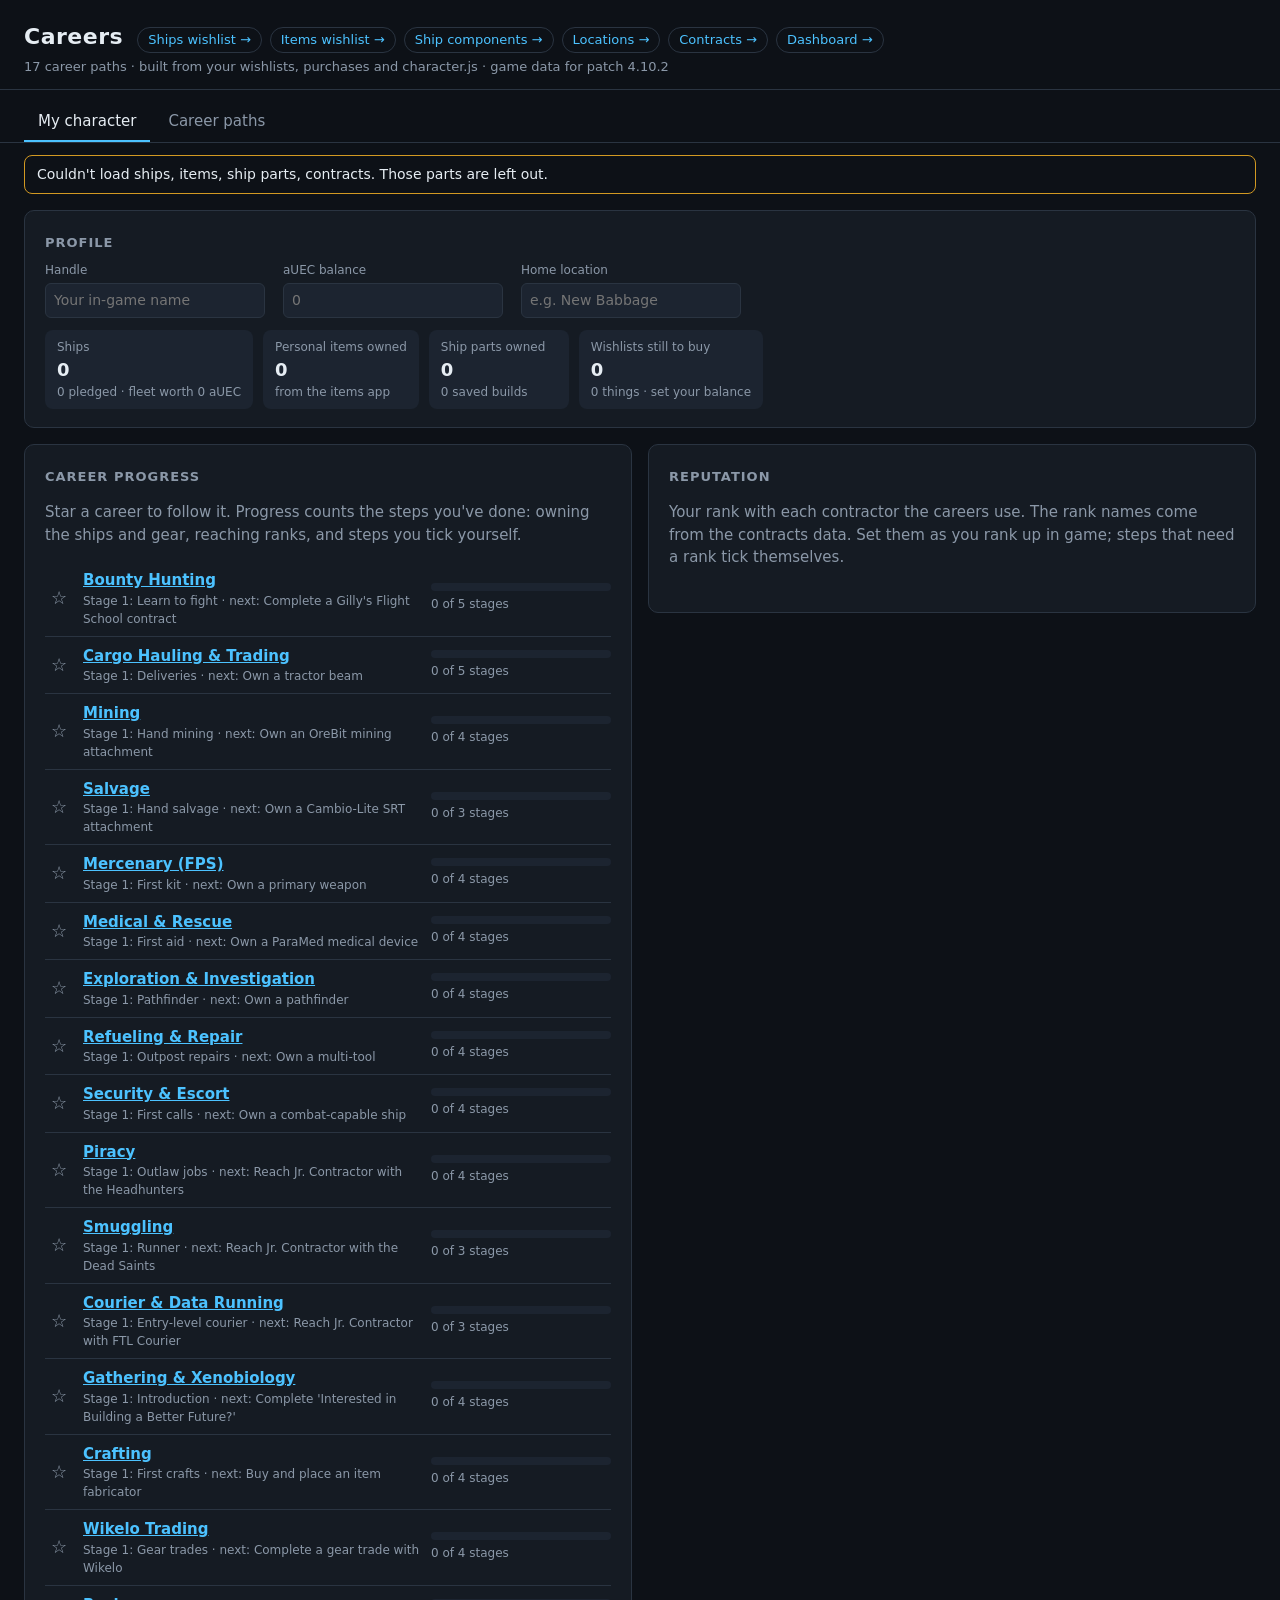
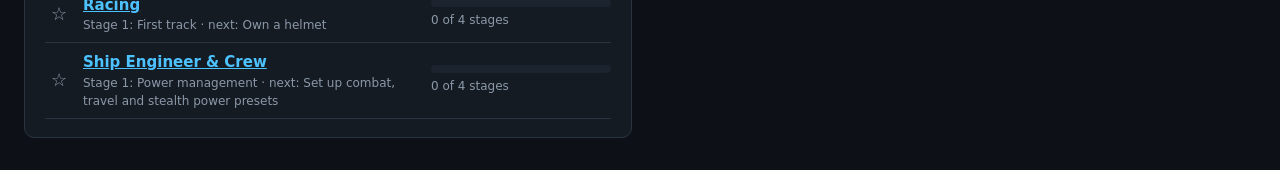
==== index.html @ 54bdcb19 "Deploy star-citizen-notes@2d814df" ====
<!doctype html>
<html lang="en">
<head>
  <meta charset="utf-8">
  <meta name="viewport" content="width=device-width, initial-scale=1">
  <title>Careers</title>
  <link rel="stylesheet" href="styles.css">
</head>
<body>
  <header class="top">
    <div>
      <div class="title-row">
        <h1>Careers</h1>
        <nav class="site-links" id="siteLinks" aria-label="Other sites"></nav>
      </div>
      <p class="meta" id="meta">Loading…</p>
    </div>
  </header>

  <div class="pending" id="pending" hidden></div>
  <nav class="scope" id="scope" aria-label="View"></nav>
  <div class="missing" id="missing" hidden></div>
  <main class="dash-view" id="view"><p class="muted">Loading the other apps' data…</p></main>

  <script src="site.js"></script>
  <script src="careers.data.js"></script>
  <script src="character.js"></script>
  <script src="common.js"></script>
  <script src="app.js"></script>
</body>
</html>
---- styles.css ----
:root {
  --bg: #0d1117;
  --panel: #151b23;
  --panel-2: #1c2430;
  --border: #2a3441;
  --text: #e6edf3;
  --muted: #8b98a8;
  --accent: #4cc2ff;
  --buy: #3fb950;
  --pledge: #d29922;
  --none: #8b98a8;
  --utility: #4cc2ff;
  --combat: #f85149;
  --racing: #bc8cff;
  --other: #8b98a8;
  --star: #f2cc60;
  color-scheme: dark;
}

* { box-sizing: border-box; }

body {
  margin: 0;
  background: var(--bg);
  color: var(--text);
  font: 15px/1.5 system-ui, -apple-system, "Segoe UI", Roboto, sans-serif;
}

a { color: var(--accent); }

.top {
  display: flex;
  justify-content: space-between;
  align-items: flex-end;
  gap: 16px;
  flex-wrap: wrap;
  padding: 20px 24px 12px;
  border-bottom: 1px solid var(--border);
}
.top h1 { margin: 0; font-size: 22px; letter-spacing: 0.5px; }
.title-row { display: flex; align-items: baseline; gap: 14px; flex-wrap: wrap; }
.site-links { display: flex; flex-wrap: wrap; gap: 8px; }
.site-links a { font-size: 13px; text-decoration: none; border: 1px solid var(--border); border-radius: 999px; padding: 2px 10px; }
.site-links a:hover { border-color: var(--accent); }
.meta { margin: 4px 0 0; color: var(--muted); font-size: 13px; }
.total { text-align: right; }
.total span { display: block; color: var(--muted); font-size: 12px; }
.total strong { font-size: 20px; font-variant-numeric: tabular-nums; }

.toolbar {
  display: flex;
  flex-wrap: wrap;
  gap: 10px;
  align-items: center;
  padding: 12px 24px;
}
.toolbar input, .toolbar select {
  background: var(--panel);
  color: var(--text);
  border: 1px solid var(--border);
  border-radius: 6px;
  padding: 8px 10px;
  font: inherit;
}
.toolbar input { flex: 1 1 260px; min-width: 0; }
.chips { display: flex; gap: 6px; flex-wrap: wrap; }
.chip {
  background: var(--panel);
  color: var(--text);
  border: 1px solid var(--border);
  border-radius: 999px;
  padding: 6px 12px;
  font: inherit;
  cursor: pointer;
}
.chip span { color: var(--muted); font-size: 12px; margin-left: 2px; }
.chip.on { border-color: var(--accent); background: var(--panel-2); }

.scope { display: flex; gap: 4px; padding: 12px 24px 0; border-bottom: 1px solid var(--border); }
.tab {
  background: transparent;
  color: var(--muted);
  border: 0;
  border-bottom: 2px solid transparent;
  border-radius: 0;
  padding: 8px 14px;
  font-size: 15px;
}
.tab span { font-size: 12px; margin-left: 2px; }
.tab.on { color: var(--text); border-bottom-color: var(--accent); }

.layout {
  display: grid;
  grid-template-columns: minmax(280px, 380px) 1fr;
  gap: 16px;
  padding: 0 24px 24px;
  align-items: start;
}

.list { list-style: none; margin: 0; padding: 0 4px 0 0; display: flex; flex-direction: column; gap: 6px; }
/* The list and the detail panel each scroll on their own, so the page never gets taller than the window. */
.list, .detail {
  position: sticky;
  top: 12px;
  max-height: calc(100vh - 24px);
  overflow-y: auto;
  scrollbar-width: thin;
  scrollbar-color: var(--border) transparent;
}
.row {
  display: flex;
  align-items: center;
  gap: 10px;
  padding: 0 0 0 12px;
  background: var(--panel);
  border: 1px solid var(--border);
  border-radius: 8px;
}
.row:hover { background: var(--panel-2); }
.row.active { border-color: var(--accent); background: var(--panel-2); }
.row.owned { opacity: 0.6; }
.row.owned strong { text-decoration: line-through; text-decoration-color: var(--buy); }
.row-controls { display: flex; align-items: center; gap: 6px; flex: none; }
.star {
  background: transparent;
  border: 0;
  padding: 0 2px;
  font-size: 18px;
  line-height: 1;
  color: var(--muted);
}
.star:hover, .star.on { color: var(--star); }
.row-check { width: 18px; height: 18px; accent-color: var(--buy); cursor: pointer; flex: none; margin: 0; }
.row-link {
  flex: 1;
  min-width: 0;
  display: flex;
  justify-content: space-between;
  gap: 10px;
  padding: 10px 12px 10px 0;
  color: var(--text);
  text-decoration: none;
}
.row-main { display: flex; flex-direction: column; min-width: 0; }
.row-side { display: flex; flex-direction: column; align-items: flex-end; gap: 4px; white-space: nowrap; }
.sub { color: var(--muted); font-size: 13px; }

.tag {
  font-size: 11px;
  text-transform: uppercase;
  letter-spacing: 0.5px;
  padding: 2px 8px;
  border-radius: 999px;
  border: 1px solid currentColor;
}
/* Item categories (All items view). Wishlist groups fall back to the plain tag color. */
.tag[class*="cat-"] { color: var(--other); }
.tag.cat-weapons { color: #f85149; }
.tag.cat-mounts-turrets { color: #ff9b6b; }
.tag.cat-missiles-bombs { color: #ff7b72; }
.tag.cat-components { color: #4cc2ff; }
.tag.cat-mining-salvage { color: #d29922; }
.tag.cat-utility { color: #3fb950; }
.tag.cat-paints-flair { color: #bc8cff; }
.price.rent { color: var(--accent); }
.price.loot, .price.craft, .price.event { color: var(--racing); }
.status-flight-ready { color: var(--buy); }
.status-in-concept { color: var(--none); }
.owned-tag { color: var(--buy); vertical-align: middle; }

.price { font-size: 13px; font-variant-numeric: tabular-nums; }
.price.buy { color: var(--buy); }
.price.pledge { color: var(--pledge); }
.price.none { color: var(--none); }

.detail {
  background: var(--panel);
  border: 1px solid var(--border);
  border-radius: 10px;
  padding: 0 20px 20px;
}
.hero { margin: 0 -20px 16px; aspect-ratio: 16 / 7; background: var(--panel-2); }
.hero img { width: 100%; height: 100%; object-fit: cover; display: block; }
.noimg { height: 100%; display: grid; place-items: center; color: var(--muted); }
.detail-head { display: flex; justify-content: space-between; gap: 12px; flex-wrap: wrap; }
.detail-head h2 { margin: 0; }
.detail-head .sub { margin: 2px 0 0; }
.badges { display: flex; gap: 6px; align-items: flex-start; }
.detail h3 {
  margin: 22px 0 8px;
  font-size: 13px;
  text-transform: uppercase;
  letter-spacing: 1px;
  color: var(--muted);
}
.links { display: flex; gap: 14px; flex-wrap: wrap; }

.kv { margin: 0; display: grid; gap: 4px; }
.kv div { display: grid; grid-template-columns: 120px 1fr; gap: 8px; }
.kv dt { color: var(--muted); }
.kv dd { margin: 0; }

table { width: 100%; border-collapse: collapse; margin-top: 10px; font-size: 14px; }
th, td { text-align: left; padding: 6px 8px; border-bottom: 1px solid var(--border); }
th { color: var(--muted); font-weight: 500; font-size: 12px; }
.num { text-align: right; font-variant-numeric: tabular-nums; white-space: nowrap; }
tr.best td { color: var(--buy); }

.note { color: var(--muted); font-size: 14px; border-left: 3px solid var(--border); padding-left: 10px; }
.muted, .empty { color: var(--muted); }

.stats { margin: 0; display: grid; grid-template-columns: repeat(auto-fill, minmax(130px, 1fr)); gap: 8px; }
.stat { background: var(--panel-2); border-radius: 6px; padding: 8px 10px; }
.stat dt { color: var(--muted); font-size: 12px; }
.stat dd { margin: 0; font-size: 16px; font-variant-numeric: tabular-nums; }
.stat small { color: var(--muted); }

/* ── Parts ─────────────────────────────────── */
/* Part renders are often cut out on a transparent background: fit them, don't crop. */
.item-hero { aspect-ratio: 16 / 9; background: radial-gradient(circle at 50% 45%, #233042, var(--panel-2) 70%); }
.item-hero img { object-fit: contain; padding: 12px; }
.desc { white-space: pre-line; }
.more-shops summary { cursor: pointer; color: var(--accent); font-size: 14px; margin-top: 8px; }
.more-shops table { margin-top: 4px; }
tr.current td { background: var(--panel-2); }
tr.set-total td { font-weight: 600; border-bottom: 0; }
td small { color: var(--muted); }
code { font: 13px ui-monospace, Consolas, monospace; background: var(--panel-2); padding: 1px 4px; border-radius: 4px; }

/* ── Filters ───────────────────────────────── */
.filters-toggle { padding: 8px 12px; font-size: 14px; }
.filters-toggle.on { border-color: var(--accent); }
.filters-toggle .count {
  display: inline-block;
  min-width: 18px;
  margin-left: 4px;
  padding: 0 5px;
  border-radius: 999px;
  background: var(--accent);
  color: #111;
  font-size: 12px;
}
.filter-panel {
  margin: 0 24px 12px;
  padding: 14px 16px;
  background: var(--panel);
  border: 1px solid var(--border);
  border-radius: 10px;
  display: grid;
  gap: 14px;
}
.filter-panel[hidden] { display: none; }
.filter-panel select, .filter-panel input[inputmode] {
  background: var(--panel-2);
  color: var(--text);
  border: 1px solid var(--border);
  border-radius: 6px;
  padding: 6px 8px;
  font: inherit;
  font-size: 14px;
  min-width: 0;
}
.fp-selects { display: grid; grid-template-columns: repeat(auto-fill, minmax(170px, 1fr)); gap: 10px; }
.fp-selects label { display: flex; flex-direction: column; gap: 4px; font-size: 12px; color: var(--muted); }
.fp-flags { display: flex; flex-wrap: wrap; gap: 6px 16px; font-size: 14px; }
.fp-flag { display: inline-flex; align-items: center; gap: 6px; cursor: pointer; }
.fp-flag input { accent-color: var(--accent); margin: 0; }
.fp-ranges { display: grid; grid-template-columns: repeat(auto-fill, minmax(250px, 1fr)); gap: 8px 18px; }
.fp-range { display: grid; grid-template-columns: 1fr 76px auto 76px; align-items: center; gap: 6px; font-size: 14px; }
.fp-range small { color: var(--muted); }
.fp-range em { color: var(--muted); font-style: normal; }
.fp-help { font-size: 13px; color: var(--muted); }
.fp-help summary { cursor: pointer; color: var(--text); }
.fp-help p { margin: 8px 0; }
.fp-syntax { margin: 6px 0; font-size: 13px; }
.fp-syntax td { vertical-align: top; line-height: 1.9; }
.fp-syntax td:first-child { white-space: nowrap; }
.fp-example { margin: 2px 0; font-size: 12px; padding: 4px 10px; }
.active-filters { display: flex; flex-wrap: wrap; gap: 6px; padding: 0 24px; }
.active-filters:not(:empty) { margin-bottom: 12px; }
.filter-chip {
  background: var(--panel-2);
  color: var(--text);
  border: 1px solid var(--accent);
  border-radius: 999px;
  padding: 3px 10px;
  font-size: 13px;
}
.filter-chip span { color: var(--muted); margin-left: 4px; }
.filter-chip.free { border-color: var(--border); }
.filter-chip.neg { border-color: var(--combat); }
.filter-chip.clear { background: transparent; border-color: var(--border); color: var(--muted); }
.row-stats { color: var(--accent); font-size: 12px; font-variant-numeric: tabular-nums; }

/* ── Purchases ─────────────────────────────── */
.pending {
  display: flex;
  flex-wrap: wrap;
  align-items: center;
  gap: 8px 16px;
  margin: 12px 24px 0;
  padding: 10px 14px;
  border: 1px solid var(--pledge);
  border-radius: 8px;
  background: rgba(210, 153, 34, 0.08);
  font-size: 14px;
}
.pending[hidden] { display: none; }
.pending-actions { display: flex; gap: 8px; }
.pending-msg { color: var(--muted); }
button {
  font: inherit;
  font-size: 13px;
  padding: 6px 12px;
  border-radius: 6px;
  border: 1px solid var(--pledge);
  background: var(--pledge);
  color: #111;
  cursor: pointer;
}
button.ghost { background: transparent; color: var(--text); border-color: var(--border); }

.toggles { display: flex; flex-wrap: wrap; gap: 8px; margin: 12px 0 4px; }
.wish-toggle {
  display: inline-flex;
  align-items: center;
  gap: 8px;
  padding: 6px 12px;
  border: 1px solid var(--border);
  border-radius: 999px;
  background: transparent;
  color: var(--text);
  font-size: 15px;
}
button.wish-toggle:hover { border-color: var(--star); }
.wish-toggle.on { border-color: var(--star); }
.wish-toggle select {
  background: var(--panel-2);
  color: var(--text);
  border: 1px solid var(--border);
  border-radius: 6px;
  padding: 2px 6px;
  font: inherit;
  font-size: 14px;
}
.purchase-toggle {
  display: inline-flex;
  align-items: center;
  gap: 8px;
  padding: 6px 12px;
  border: 1px solid var(--border);
  border-radius: 999px;
  cursor: pointer;
  user-select: none;
}
.purchase-toggle input { accent-color: var(--buy); width: 16px; height: 16px; margin: 0; }
.purchase-toggle.on { border-color: var(--buy); color: var(--buy); }
.purchase-toggle small { color: var(--muted); margin-left: 4px; }

/* ── Things to know ────────────────────────── */
.ttk { list-style: none; margin: 0; padding: 0; display: flex; flex-direction: column; gap: 6px; }
.ttk li {
  display: flex;
  gap: 10px;
  align-items: flex-start;
  padding: 8px 12px;
  border-radius: 6px;
  border-left: 3px solid;
  font-size: 14px;
}
.ttk-warn { border-color: var(--pledge) !important; background: rgba(210, 153, 34, 0.10); }
.ttk-info { border-color: var(--accent) !important; background: rgba(76, 194, 255, 0.07); }
.ttk-icon {
  flex: none;
  width: 18px;
  height: 18px;
  margin-top: 1px;
  border-radius: 50%;
  display: grid;
  place-items: center;
  font-size: 12px;
  font-weight: 700;
  color: #111;
}
.ttk-warn .ttk-icon { background: var(--pledge); }
.ttk-info .ttk-icon { background: var(--accent); }


/* ── Owned count, ship links ───────────────── */
.count-toggle { display: inline-flex; align-items: center; gap: 6px; font-size: 14px; color: var(--muted); }
.count-toggle input { width: 56px; background: var(--panel-2); color: var(--text); border: 1px solid var(--border); border-radius: 6px; padding: 4px 6px; font: inherit; }
.ship-chips { display: flex; flex-wrap: wrap; gap: 6px; margin: 0; }
.ship-chip { font-size: 13px; text-decoration: none; border: 1px solid var(--border); border-radius: 999px; padding: 2px 10px; }
.ship-chip:hover { border-color: var(--accent); }
ul.plain { margin: 0; padding-left: 18px; }
.size { display: inline-block; font-size: 11px; padding: 0 6px; border-radius: 4px; background: var(--panel-2); color: var(--muted); border: 1px solid var(--border); font-variant-numeric: tabular-nums; }

/* ── Planner ───────────────────────────────── */
body.plan-mode .catalog-only { display: none; }
.plan-view { padding: 16px 24px 24px; display: flex; flex-direction: column; gap: 16px; }
.plan-view[hidden] { display: none; }
.cmp-card { background: var(--panel); border: 1px solid var(--border); border-radius: 10px; padding: 4px 20px 18px; min-width: 0; }
.cmp-card h3, .plan-summary h3 { margin: 18px 0 8px; font-size: 13px; text-transform: uppercase; letter-spacing: 1px; color: var(--muted); }
.cmp-card h2 { margin: 14px 0 0; }
.plan-title { display: flex; justify-content: space-between; align-items: flex-end; gap: 12px; flex-wrap: wrap; }
.plan-title .sub { margin: 2px 0 0; }
.ship-switch { display: flex; align-items: center; gap: 8px; color: var(--muted); font-size: 13px; }
.ship-search, .ship-switch input, .build-bar select, .slot-select, .build-notes textarea {
  background: var(--panel-2);
  color: var(--text);
  border: 1px solid var(--border);
  border-radius: 6px;
  padding: 6px 8px;
  font: inherit;
  font-size: 14px;
  min-width: 0;
}
.ship-search { width: min(420px, 100%); padding: 8px 10px; }
.build-bar { display: flex; flex-wrap: wrap; align-items: center; gap: 8px; margin-top: 14px; }
.build-bar label { display: flex; align-items: center; gap: 8px; color: var(--muted); font-size: 13px; }
.build-bar select { max-width: 320px; }
.build-notes { display: flex; flex-direction: column; gap: 4px; margin-top: 10px; font-size: 13px; color: var(--muted); }
.build-notes textarea { resize: vertical; }
button.danger { color: var(--combat); }
button.mini { font-size: 12px; padding: 2px 8px; }
a.button-link { display: inline-block; font-size: 13px; padding: 4px 12px; border-radius: 6px; background: var(--pledge); color: #111; text-decoration: none; }

.plan-grid { display: grid; grid-template-columns: minmax(0, 1fr) minmax(300px, 400px); gap: 16px; align-items: start; }
.plan-slots, .plan-summary { position: sticky; top: 12px; max-height: calc(100vh - 24px); overflow-y: auto; scrollbar-width: thin; scrollbar-color: var(--border) transparent; }
.slot-group h3 { position: sticky; top: 0; background: var(--panel); padding: 8px 0 6px; margin: 10px 0 0; z-index: 1; }
.slot-row {
  display: grid;
  grid-template-columns: minmax(120px, 190px) minmax(0, 1fr) minmax(110px, 170px) 80px auto;
  gap: 4px 10px;
  align-items: center;
  padding: 6px 8px;
  border-bottom: 1px solid var(--border);
  font-size: 14px;
}
.slot-row.changed { background: rgba(76, 194, 255, 0.06); box-shadow: inset 3px 0 var(--accent); }
.slot-row.d1 .slot-label { padding-left: 16px; }
.slot-row.d2 .slot-label { padding-left: 32px; }
.slot-row.d3 .slot-label { padding-left: 48px; }
.slot-row.d1 .slot-label::before, .slot-row.d2 .slot-label::before, .slot-row.d3 .slot-label::before { content: "└ "; color: var(--border); }
.slot-row.mount { color: var(--muted); }
.slot-label { color: var(--muted); font-size: 13px; }
.slot-pick { display: flex; align-items: center; gap: 8px; min-width: 0; flex-wrap: wrap; }
.slot-select { flex: 1 1 200px; width: 100%; max-width: 100%; text-overflow: ellipsis; }
.slot-info { font-size: 12px; }
.fixed { color: var(--text); }
.slot-stat { font-variant-numeric: tabular-nums; font-size: 13px; }
.slot-stat small { color: var(--muted); }
.slot-price { text-align: right; font-size: 13px; }
.slot-actions { display: flex; gap: 4px; justify-content: flex-end; }
details.mixed { flex-basis: 100%; }
details.mixed summary { cursor: pointer; color: var(--accent); font-size: 12px; }
.diff { font-size: 12px; font-variant-numeric: tabular-nums; }
.diff.good { color: var(--buy); }
.diff.bad { color: var(--combat); }

.cost { margin-top: 14px; padding: 12px 14px; background: var(--panel-2); border-radius: 8px; display: flex; flex-direction: column; }
.cost span, .cost small { color: var(--muted); font-size: 12px; }
.cost strong { font-size: 22px; font-variant-numeric: tabular-nums; }
.totals th { color: var(--text); font-weight: 400; font-size: 13px; }
.totals th small { color: var(--muted); }
.totals thead th { color: var(--muted); font-size: 12px; }
.shop-list td { font-size: 13px; vertical-align: top; }

.ship-grid { list-style: none; margin: 0; padding: 0; display: grid; grid-template-columns: repeat(auto-fill, minmax(200px, 1fr)); gap: 4px 16px; font-size: 14px; }
.ship-grid small { color: var(--muted); }

.build-cards { display: grid; grid-template-columns: repeat(auto-fill, minmax(280px, 1fr)); gap: 10px; }
.build-card { background: var(--panel-2); border: 1px solid var(--border); border-radius: 8px; padding: 10px 14px; display: flex; flex-direction: column; gap: 6px; }
.build-card .sub { margin: 0; }
.build-stats { display: flex; flex-wrap: wrap; gap: 4px 12px; font-size: 13px; font-variant-numeric: tabular-nums; }
.build-cost strong { font-variant-numeric: tabular-nums; }
.build-cost small { color: var(--muted); }
.build-note { margin: 0; font-size: 13px; color: var(--muted); }
.build-actions { display: flex; gap: 8px; align-items: center; }

@media print {
  body { background: #fff; color: #000; }
  .top, .pending, .toggles { display: none; }
}

@media (max-width: 800px) {
  .pending { margin-left: 16px; margin-right: 16px; }
  .top, .scope, .toolbar, .layout, .active-filters { padding-left: 16px; padding-right: 16px; }
  .filter-panel { margin-left: 16px; margin-right: 16px; }
  .fp-syntax td:first-child { white-space: normal; }
  .layout { grid-template-columns: 1fr; }
  .list { position: static; max-height: 60vh; }
  .detail { position: static; max-height: none; overflow: visible; }
  .total { text-align: left; }
  .plan-view { padding-left: 16px; padding-right: 16px; }
  .plan-grid { grid-template-columns: 1fr; }
  .plan-slots, .plan-summary { position: static; max-height: none; overflow: visible; }
  .slot-row { grid-template-columns: 1fr auto; }
  .slot-label, .slot-pick { grid-column: 1 / -1; }
  .scope { overflow-x: auto; }
  .tab { white-space: nowrap; }
}

/* ── Dashboard ─────────────────────────────── */
:root { --k-ships: #3987e5; --k-items: #d95926; --k-parts: #199e70; --k-builds: #c98500; --bar-other: #4d5866; }
.dash-view { padding: 16px 24px 32px; display: flex; flex-direction: column; gap: 16px; }
.missing { margin: 12px 24px 0; padding: 8px 12px; border: 1px solid var(--pledge); border-radius: 8px; font-size: 14px; }
.missing[hidden] { display: none; }
.swatch { display: inline-block; width: 10px; height: 10px; border-radius: 3px; margin-right: 6px; vertical-align: -1px; }
.legend { display: flex; flex-wrap: wrap; gap: 6px 16px; font-size: 13px; color: var(--muted); margin: 6px 0 10px; }
.rate-controls { display: flex; flex-wrap: wrap; gap: 8px 16px; align-items: center; font-size: 13px; color: var(--muted); margin: 6px 0 10px; }
.rate-controls label { display: inline-flex; align-items: center; gap: 6px; }
.rate-controls input { accent-color: var(--accent); margin: 0; }
.rate-controls select, .custom-rate input { background: var(--panel-2); color: var(--text); border: 1px solid var(--border); border-radius: 6px; padding: 5px 8px; font: inherit; font-size: 14px; }

.goal-grid { display: grid; grid-template-columns: minmax(0, 1fr) minmax(300px, 380px); gap: 16px; align-items: start; }
.goal-main { display: flex; flex-direction: column; gap: 16px; min-width: 0; }
.goal-side { position: sticky; top: 12px; }

/* Horizontal bars: label, track, value. Bars are thin with a rounded data end. */
.hbars { display: flex; flex-direction: column; gap: 2px; }
.hbar-row { display: grid; grid-template-columns: minmax(90px, 150px) minmax(0, 1fr) 64px; gap: 10px; align-items: center; padding: 5px 6px; border-radius: 6px; font-size: 13px; color: var(--text); text-align: left; }
button.hbar-row { background: transparent; border: 1px solid transparent; cursor: pointer; }
button.hbar-row:hover { background: var(--panel-2); }
button.hbar-row.on { border-color: var(--accent); background: var(--panel-2); }
.hbar-label { overflow: hidden; text-overflow: ellipsis; white-space: nowrap; }
.hbar-track { display: flex; gap: 2px; height: 10px; }
.hbar { display: block; height: 10px; background: var(--bar-other); border-radius: 0 4px 4px 0; min-width: 2px; }
.pick.on .hbar { background: var(--k-ships); }
.hbar.seg { border-radius: 0; }
.hbar.seg:last-child { border-radius: 0 4px 4px 0; }
.hbar-val { text-align: right; font-variant-numeric: tabular-nums; color: var(--muted); white-space: nowrap; }
.pick.on .hbar-val { color: var(--text); }
.custom-rate { display: flex; flex-wrap: wrap; align-items: center; gap: 8px; margin-top: 12px; padding: 8px 10px; border: 1px solid var(--border); border-radius: 8px; font-size: 13px; color: var(--muted); }
.custom-rate.on { border-color: var(--accent); color: var(--text); }
.custom-rate input { width: 120px; }

.hero-card { display: flex; flex-wrap: wrap; gap: 16px 28px; align-items: center; padding-top: 16px; }
.hero-num { display: flex; flex-direction: column; gap: 2px; }
.hero-num span { color: var(--muted); font-size: 14px; }
.hero-num b { color: var(--text); }
.hero-num strong { font-size: 32px; line-height: 1.15; }
.tiles { display: flex; flex-wrap: wrap; gap: 10px; }
.tile { background: var(--panel-2); border-radius: 8px; padding: 8px 12px; display: flex; flex-direction: column; min-width: 140px; }
.tile span, .tile > small { color: var(--muted); font-size: 12px; }
.tile strong { font-size: 18px; }
.tile strong small { font-size: 12px; color: var(--muted); font-weight: 400; }

.cost-head, .cost-row { display: grid; grid-template-columns: minmax(140px, 260px) minmax(0, 1fr) 120px 80px; gap: 10px; align-items: center; }
.cost-head { font-size: 12px; color: var(--muted); padding: 0 6px 4px; border-bottom: 1px solid var(--border); }
.cost-head span:nth-child(n+3) { text-align: right; }
.cost-row { padding: 5px 6px; font-size: 13px; border-bottom: 1px solid var(--border); }
.cost-row:hover { background: var(--panel-2); }
.cost-name { overflow: hidden; text-overflow: ellipsis; white-space: nowrap; }
.cost-val, .cost-run { text-align: right; font-variant-numeric: tabular-nums; white-space: nowrap; }
.cost-val small, .cost-run { color: var(--muted); }
.cost-group { font-size: 12px; text-transform: uppercase; letter-spacing: 0.5px; color: var(--muted); padding: 12px 6px 4px; }
.cost-rows + button { margin-top: 10px; }

.shop-grid { display: grid; grid-template-columns: repeat(auto-fit, minmax(380px, 1fr)); gap: 16px; align-items: start; }
.shop-bars .hbar-row { grid-template-columns: minmax(140px, 260px) minmax(0, 1fr) 30px; }
.shop-detail h4 { margin: 14px 0 0; font-size: 14px; }
.stops { margin: 0; padding-left: 22px; display: flex; flex-direction: column; gap: 12px; }
.stop-head { font-size: 14px; margin-bottom: 4px; }
.stops ul.plain { list-style: none; padding: 0; font-size: 13px; display: flex; flex-direction: column; gap: 2px; }
.diff { font-size: 12px; }
.diff.good { color: var(--buy); }
.diff.bad { color: var(--combat); }

@media (max-width: 800px) {
  .dash-view { padding-left: 16px; padding-right: 16px; }
  .missing { margin-left: 16px; margin-right: 16px; }
  .goal-grid, .shop-grid { grid-template-columns: 1fr; }
  .goal-side { position: static; }
  .cost-head, .cost-row { grid-template-columns: minmax(0, 1fr) 90px; }
  .cost-head span:nth-child(2), .cost-head span:nth-child(4), .cost-row .hbar-track, .cost-row .cost-run { display: none; }
  .shop-bars .hbar-row { grid-template-columns: minmax(0, 1.2fr) minmax(0, 1fr) 24px; }
}

/* ── Price freshness ───────────────────────── */
.tile.old strong { color: var(--pledge); }
tr.stale td:last-child { color: var(--pledge); }
.hbar-val small { color: var(--muted); }
.cmp-scroll { overflow-x: auto; }

/* ── Careers ───────────────────────────────── */
a.tab { text-decoration: none; display: inline-block; }
.badge { font-size: 11px; text-transform: uppercase; letter-spacing: 0.5px; padding: 1px 7px; border-radius: 999px; margin-left: 6px; vertical-align: 1px; }
.badge.owned { background: rgba(25, 158, 112, 0.18); color: #3fd19b; }
.badge.wanted { background: rgba(57, 135, 229, 0.18); color: #7fb3f0; }
.pbar { display: inline-block; width: 100%; max-width: 220px; height: 8px; background: var(--panel-2); border-radius: 999px; overflow: hidden; vertical-align: middle; }
.pbar span { display: block; height: 100%; background: #199e70; border-radius: 999px; }

.char-grid { display: grid; grid-template-columns: repeat(auto-fit, minmax(420px, 1fr)); gap: 16px; align-items: start; }
.char-grid > .cmp-card:first-child { grid-column: 1 / -1; }
.profile-form { display: flex; flex-wrap: wrap; gap: 10px 18px; margin-bottom: 12px; }
.profile-form label { display: flex; flex-direction: column; gap: 4px; font-size: 12px; color: var(--muted); }
.profile-form input, .rep select { background: var(--panel-2); color: var(--text); border: 1px solid var(--border); border-radius: 6px; padding: 6px 8px; font: inherit; font-size: 14px; }
.profile-form input { width: 220px; max-width: 100%; }
.career-rows { display: flex; flex-direction: column; }
.career-row { display: grid; grid-template-columns: 28px minmax(0, 1fr) 180px; gap: 10px; align-items: center; padding: 8px 0; border-bottom: 1px solid var(--border); }
.cr-main { display: flex; flex-direction: column; min-width: 0; }
.cr-main small, .cr-bar small, .cc-progress small { color: var(--muted); font-size: 12px; }
.cr-bar { display: flex; flex-direction: column; gap: 4px; }
.rep td { padding: 4px 8px; vertical-align: middle; }
.rep select { max-width: 260px; width: 100%; }
.more-rep summary { cursor: pointer; color: var(--accent); font-size: 13px; margin-top: 10px; }

.career-cards { display: grid; grid-template-columns: repeat(auto-fill, minmax(300px, 1fr)); gap: 14px; }
.career-card { display: flex; flex-direction: column; gap: 8px; padding: 14px 18px; background: var(--panel); border: 1px solid var(--border); border-radius: 10px; color: var(--text); text-decoration: none; }
.career-card:hover { border-color: var(--accent); }
.career-card h2 { margin: 0; font-size: 18px; }
.career-card p { margin: 0; color: var(--muted); font-size: 14px; }
.cc-head { display: flex; justify-content: space-between; align-items: center; gap: 8px; }
.cc-tags { display: flex; flex-wrap: wrap; gap: 6px; }
.cc-tags span { font-size: 12px; padding: 2px 8px; border: 1px solid var(--border); border-radius: 999px; color: var(--muted); }
.cc-progress { display: flex; flex-direction: column; gap: 4px; margin-top: auto; }

.career-hero h2 { margin: 2px 0 0; font-size: 26px; }
.ch-top { display: flex; justify-content: space-between; align-items: flex-start; gap: 12px; flex-wrap: wrap; padding-top: 14px; }
.crumbs { margin: 0; font-size: 13px; }
.tagline { margin: 4px 0 0; color: var(--muted); }
.ch-progress { display: flex; align-items: center; gap: 12px; flex-wrap: wrap; margin: 14px 0 10px; font-size: 14px; }
.career-hero .tile strong { font-size: 15px; }
.career-intro { display: grid; grid-template-columns: repeat(auto-fit, minmax(380px, 1fr)); gap: 16px; align-items: start; }
.synopsis { margin-top: 12px; padding: 10px 14px; border-left: 3px solid var(--accent); background: rgba(76, 194, 255, 0.06); border-radius: 0 8px 8px 0; }
.synopsis h4 { margin: 0 0 4px; font-size: 12px; text-transform: uppercase; letter-spacing: 1px; color: var(--muted); }
.synopsis p { margin: 0; }
ol.start { margin: 0; padding-left: 20px; display: flex; flex-direction: column; gap: 6px; }
.path-title { margin: 8px 0 0; font-size: 13px; text-transform: uppercase; letter-spacing: 1px; color: var(--muted); }

.stages { list-style: none; margin: 0; padding: 0; display: flex; flex-direction: column; gap: 16px; position: relative; }
.stage { display: grid; grid-template-columns: 36px minmax(0, 1fr); gap: 0 12px; position: relative; }
.stage::before { content: ""; position: absolute; left: 17px; top: 36px; bottom: -16px; width: 2px; background: var(--border); }
.stage:last-child::before { display: none; }
.stage-marker { width: 36px; height: 36px; border-radius: 50%; display: grid; place-items: center; font-weight: 700; background: var(--panel-2); border: 2px solid var(--border); color: var(--muted); z-index: 1; }
.stage.done .stage-marker { background: #199e70; border-color: #199e70; color: #fff; }
.stage.current .stage-marker { border-color: var(--accent); color: var(--accent); }
.stage.current .stage-body { border-color: var(--accent); }
.stage > .fork { grid-column: 2; margin-top: 12px; }
.stage-head { display: flex; justify-content: space-between; align-items: baseline; gap: 10px; flex-wrap: wrap; }
.stage-head h3 { margin: 14px 0 4px; font-size: 18px; color: var(--text); text-transform: none; letter-spacing: 0; }
.stage-status { font-size: 12px; text-transform: uppercase; letter-spacing: 0.5px; color: var(--muted); }
.stage-status.current { color: var(--accent); }
.stage-status.done { color: #3fd19b; }
.stage-goal { margin: 4px 0; }
.stage-cost { font-size: 14px; }
.stage-cols { display: grid; grid-template-columns: repeat(auto-fit, minmax(240px, 1fr)); gap: 4px 20px; }
.stage-body h4, .fork h4 { margin: 14px 0 6px; font-size: 12px; text-transform: uppercase; letter-spacing: 1px; color: var(--muted); }
.checklist { list-style: none; margin: 0; padding: 0; display: flex; flex-direction: column; gap: 6px; font-size: 14px; }
.checklist label { display: flex; gap: 8px; align-items: flex-start; cursor: pointer; }
.checklist input { accent-color: #199e70; margin-top: 3px; flex: none; }
.checklist small { display: block; color: var(--muted); font-size: 12px; }
.checklist li.done span { color: var(--muted); }
.things { list-style: none; margin: 0; padding: 0; display: flex; flex-direction: column; gap: 4px; font-size: 14px; }
.thing { display: flex; justify-content: space-between; gap: 10px; padding: 4px 0; border-bottom: 1px solid var(--border); }
.thing small { display: block; color: var(--muted); font-size: 12px; }
.thing-price { color: var(--muted); font-size: 13px; white-space: nowrap; font-variant-numeric: tabular-nums; }
.stage-contracts td small { color: var(--muted); }
small.good { color: #3fd19b !important; }
small.bad { color: var(--combat) !important; }
.fork { border-style: dashed; }
.fork h4 { color: var(--text); text-transform: none; letter-spacing: 0; font-size: 15px; }
.fork-opts { display: grid; grid-template-columns: repeat(auto-fit, minmax(220px, 1fr)); gap: 12px; }
.fork-opt { background: var(--panel-2); border-radius: 8px; padding: 10px 12px; }
.fork-opt p { margin: 4px 0 0; font-size: 14px; color: var(--muted); }
.links-list { padding-left: 18px; display: flex; flex-direction: column; gap: 4px; }

@media (max-width: 800px) {
  .char-grid, .career-intro { grid-template-columns: 1fr; }
  .career-row { grid-template-columns: 28px minmax(0, 1fr); }
  .cr-bar { grid-column: 2; }
  .stage { grid-template-columns: 28px minmax(0, 1fr); gap: 0 8px; }
  .stage-marker { width: 28px; height: 28px; font-size: 13px; }
  .stage::before { left: 13px; top: 28px; }
  .profile-form input { width: 100%; }
  .profile-form label { flex: 1 1 100%; }
}
.stage.skipped .stage-marker { border-style: dashed; }
.stage.skipped .stage-body { opacity: 0.85; }
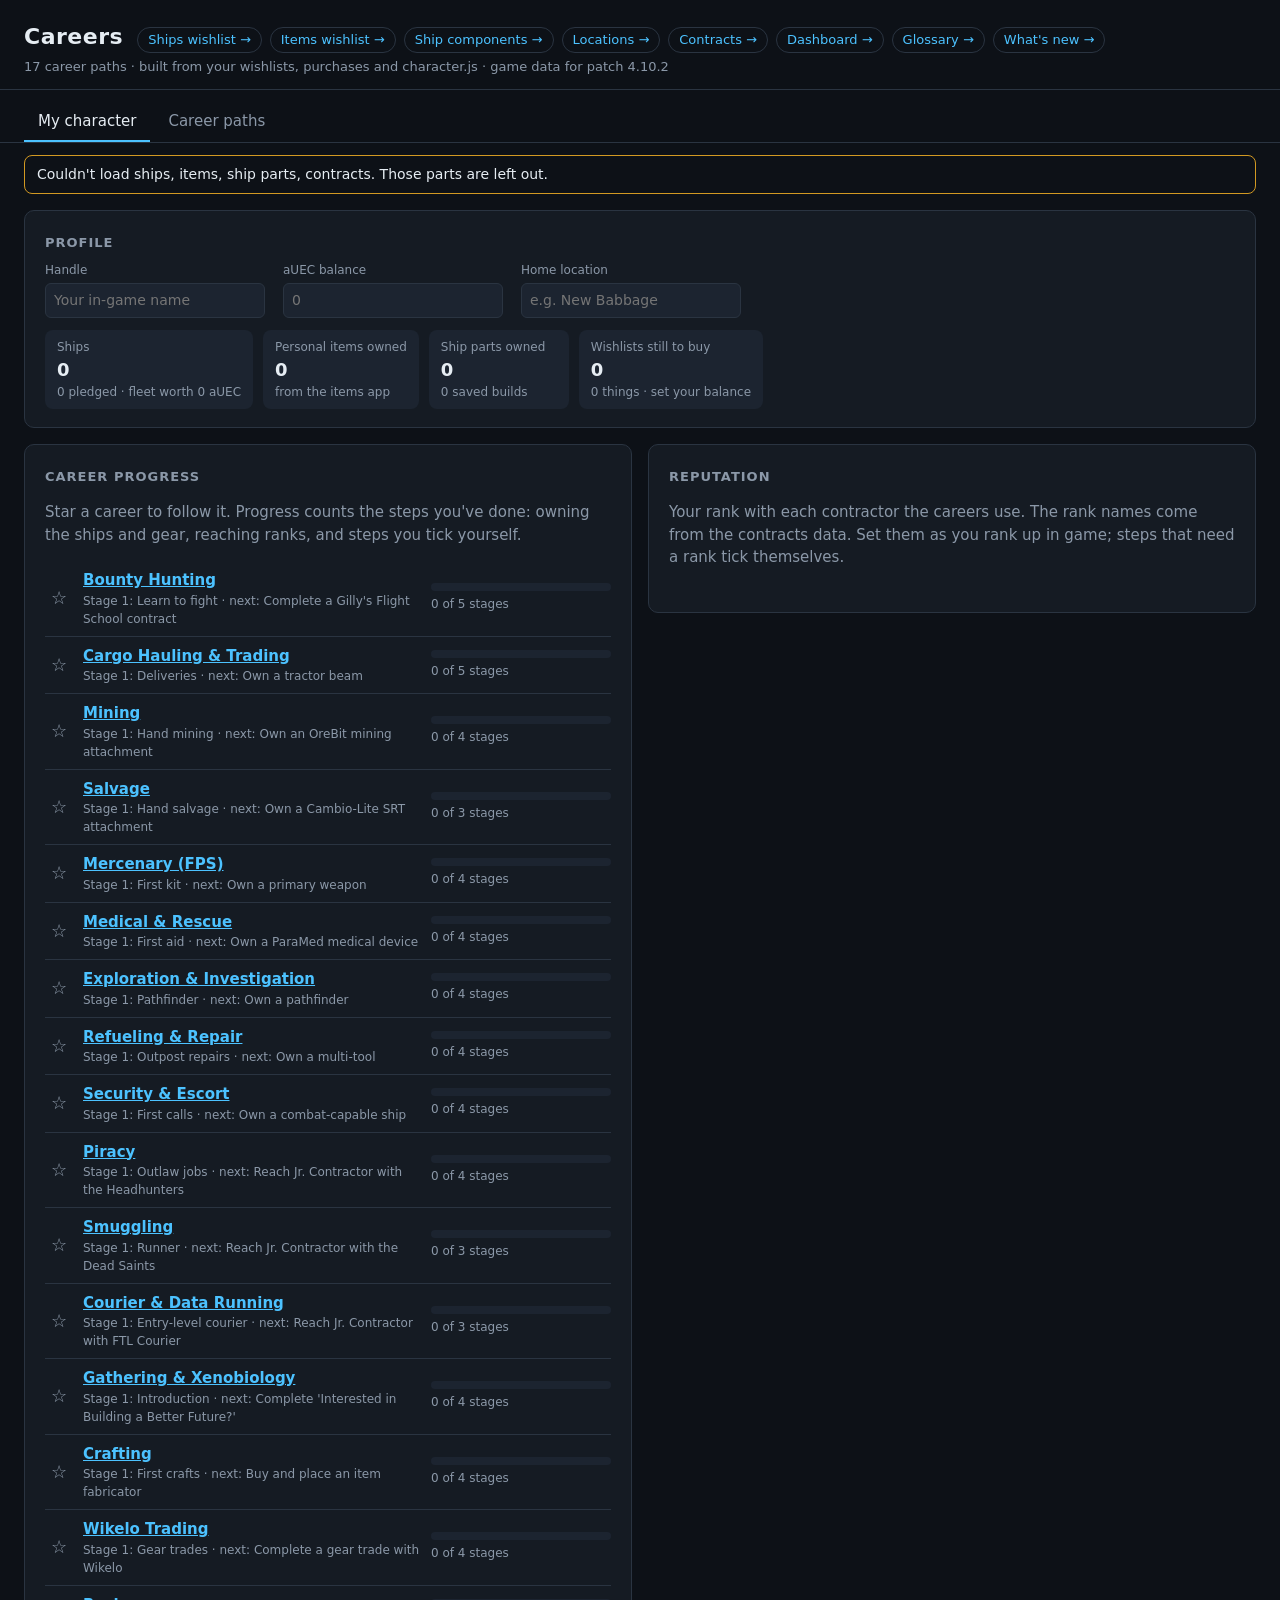
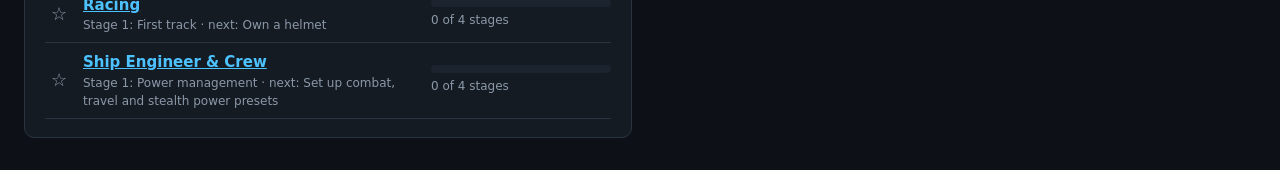
==== commit f2a8fcee: "Deploy star-citizen-notes@76025f4" ====
--- a/index.html
+++ b/index.html
@@ -23,6 +23,7 @@
   <main class="dash-view" id="view"><p class="muted">Loading the other apps' data…</p></main>
 
   <script src="site.js"></script>
+  <script>/* "What's new" dot: loads whatsnew.js from the changelog app linked in site.js. */(function () { var l = ((window.SITE || {}).links || []).filter(function (x) { return x.id === "changelog"; })[0]; if (!l) return; var s = document.createElement("script"); s.src = l.href.replace(/index\.html$/, "") + "whatsnew.js"; s.async = true; document.head.appendChild(s); })();</script>
   <script src="careers.data.js"></script>
   <script src="character.js"></script>
   <script src="common.js"></script>
--- a/styles.css
+++ b/styles.css
@@ -678,3 +678,7 @@
 }
 .stage.skipped .stage-marker { border-style: dashed; }
 .stage.skipped .stage-body { opacity: 0.85; }
+
+/* Names that link to the glossary: quiet until hovered. */
+a.lookup { color: inherit; text-decoration: underline dotted; text-underline-offset: 3px; }
+a.lookup:hover { color: var(--accent); }
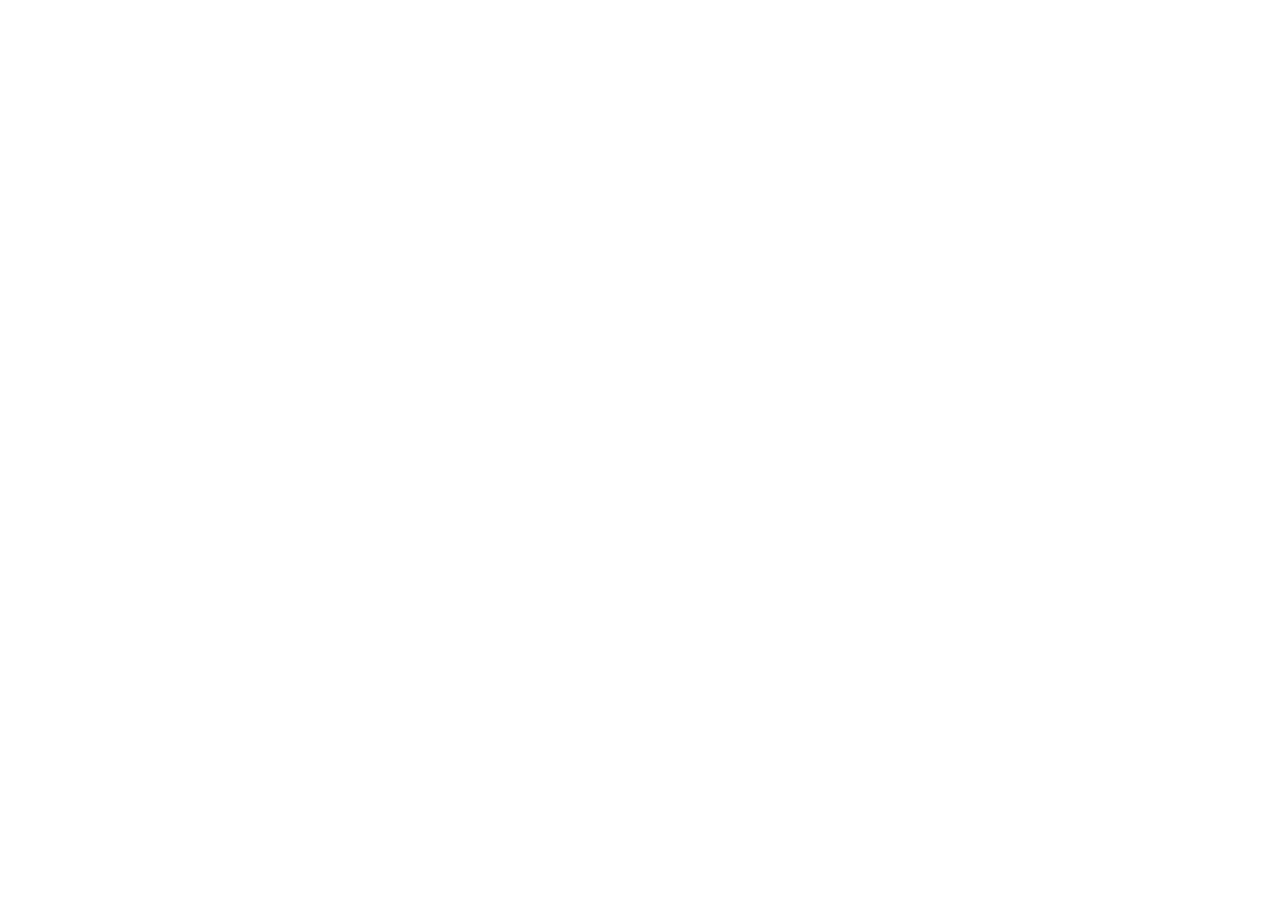
==== commit 6f68abe0: "Redirect to https://star-citizen.john-clinton-rogers.workers.dev/careers/" ====
--- a/index.html
+++ b/index.html
@@ -3,30 +3,125 @@
 <head>
   <meta charset="utf-8">
   <meta name="viewport" content="width=device-width, initial-scale=1">
-  <title>Careers</title>
-  <link rel="stylesheet" href="styles.css">
+  <meta name="referrer" content="origin">
+  <meta name="robots" content="noindex">
+  <title>Careers has moved</title>
+  <link rel="canonical" href="https://star-citizen.john-clinton-rogers.workers.dev/careers/">
+  <noscript><meta http-equiv="refresh" content="0; url=https://star-citizen.john-clinton-rogers.workers.dev/careers/"></noscript>
+  <style>body{font:16px/1.5 system-ui,sans-serif;max-width:40rem;margin:3rem auto;padding:0 16px;color:#e6edf3;background:#0d1117}a{color:#4cc2ff}</style>
 </head>
 <body>
-  <header class="top">
-    <div>
-      <div class="title-row">
-        <h1>Careers</h1>
-        <nav class="site-links" id="siteLinks" aria-label="Other sites"></nav>
-      </div>
-      <p class="meta" id="meta">Loading…</p>
-    </div>
-  </header>
+  <h1>Careers has moved</h1>
+  <p>All the Star Citizen tools are now on one site. Taking you to <a id="to" href="https://star-citizen.john-clinton-rogers.workers.dev/careers/">the new address</a>…</p>
+  <div id="big" hidden>
+    <p>Your saved data is too big to bring over by link. <a id="download" download="star-citizen-saved-data.json" href="#">Download a copy</a>, then <a href="https://star-citizen.john-clinton-rogers.workers.dev/careers/">continue to the new site</a>.</p>
+  </div>
+  <p><a href="?sc-move=1">Bring my saved data again</a></p>
+  <script>
+// The old GitHub Pages sites' redirect page (hosting-migration, D-045, D-046). Each of the ten repos
+// serves this script, inlined into its index.html and 404.html by publish-redirects.ts, so every
+// old address (deep links too) lands on the same view on the new site.
+// The first time, it also carries the browser's saved data (every "sc-" key) to /moved, in the
+// part of the address after #, which never reaches a server. The old copy is never deleted.
+// "?sc-move=1" sends the data again.
+// Plain JavaScript, like the legacy apps: no build step. Tested in redirect.test.ts.
+((win) => {
+  const SITE = "https://star-citizen.john-clinton-rogers.workers.dev";
+  const PATHS = {"ships":"/ships/","items":"/items/","ship-components":"/components/","dashboard":"/dashboard/","contracts":"/contracts/","careers":"/careers/","locations":"/locations/","glossary":"/glossary/","changelog":"/changelog/","roadmap":"/roadmap/"}; // old repo name ("ship-components") -> new path ("/components/")
+  const MARK = "sc-moved";
+  const AGAIN = "sc-move";
+  const LIMIT = 1_500_000; // characters of encoded data: well under browsers' address limits
 
-  <div class="pending" id="pending" hidden></div>
-  <nav class="scope" id="scope" aria-label="View"></nav>
-  <div class="missing" id="missing" hidden></div>
-  <main class="dash-view" id="view"><p class="muted">Loading the other apps' data…</p></main>
+  /** The new site's path for an old address, keeping the page, query and #. */
+  const newPath = (pathname, search, hash) => {
+    const m = /^\/star-citizen-([a-z-]+)(\/.*)?$/.exec(pathname);
+    const base = m && PATHS[m[1]];
+    if (!base) return "/";
+    let rest = (m[2] || "/").slice(1);
+    if (rest === "index.html") rest = "";
+    const query = search
+      .replace(/^\?/, "")
+      .split("&")
+      .filter((p) => p && p.split("=")[0] !== AGAIN)
+      .join("&");
+    return `${base}${rest}${query ? `?${query}` : ""}${hash}`;
+  };
 
-  <script src="site.js"></script>
-  <script>/* "What's new" dot: loads whatsnew.js from the changelog app linked in site.js. */(function () { var l = ((window.SITE || {}).links || []).filter(function (x) { return x.id === "changelog"; })[0]; if (!l) return; var s = document.createElement("script"); s.src = l.href.replace(/index\.html$/, "") + "whatsnew.js"; s.async = true; document.head.appendChild(s); })();</script>
-  <script src="careers.data.js"></script>
-  <script src="character.js"></script>
-  <script src="common.js"></script>
-  <script src="app.js"></script>
+  const savedData = (storage) => {
+    const data = {};
+    let count = 0;
+    for (let i = 0; i < storage.length; i++) {
+      const key = storage.key(i);
+      if (key?.startsWith("sc-") && key !== MARK) {
+        data[key] = storage.getItem(key);
+        count++;
+      }
+    }
+    return count ? data : null;
+  };
+
+  const encode = (data) => {
+    const bytes = new TextEncoder().encode(JSON.stringify(data));
+    let binary = "";
+    for (const b of bytes) binary += String.fromCharCode(b);
+    return btoa(binary).replace(/\+/g, "-").replace(/\//g, "_").replace(/=+$/, "");
+  };
+
+  /** Where to send this visit: { url }, { url, carried }, or { tooBig, url, data }. */
+  const plan = (location, storage) => {
+    const path = newPath(location.pathname, location.search, location.hash);
+    const again = new RegExp(`(^|[?&])${AGAIN}=`).test(location.search);
+    let data = null;
+    try {
+      if (again || !storage.getItem(MARK)) data = savedData(storage);
+    } catch {
+      data = null; // storage blocked: just redirect
+    }
+    if (!data) return { url: SITE + path };
+    const encoded = encode(data);
+    if (encoded.length > LIMIT) return { tooBig: true, url: SITE + path, data };
+    return { url: `${SITE}/moved#data=${encoded}&to=${encodeURIComponent(path)}`, carried: true };
+  };
+
+  const show = (doc, p) => {
+    const link = doc.getElementById("to");
+    if (link) link.href = p.url;
+    if (!p.tooBig) return;
+    const box = doc.getElementById("big");
+    const download = doc.getElementById("download");
+    if (box) box.hidden = false;
+    if (download) {
+      download.href = `data:application/json;charset=utf-8,${encodeURIComponent(JSON.stringify(p.data))}`;
+    }
+  };
+
+  const run = (w) => {
+    let storage = null;
+    try {
+      storage = w.localStorage;
+    } catch {
+      storage = null;
+    }
+    const p = storage
+      ? plan(w.location, storage)
+      : { url: SITE + newPath(w.location.pathname, w.location.search, w.location.hash) };
+    show(w.document, p);
+    if (p.tooBig) return p;
+    if (p.carried) {
+      try {
+        storage.setItem(MARK, new Date().toISOString());
+      } catch {
+        // fine: it offers to carry the data again next time
+      }
+    }
+    w.location.replace(p.url);
+    return p;
+  };
+
+  win.ScRedirect = { newPath, plan, run };
+  if (!win.ScRedirectTest) run(win);
+})(window);
+
+  </script>
 </body>
 </html>
